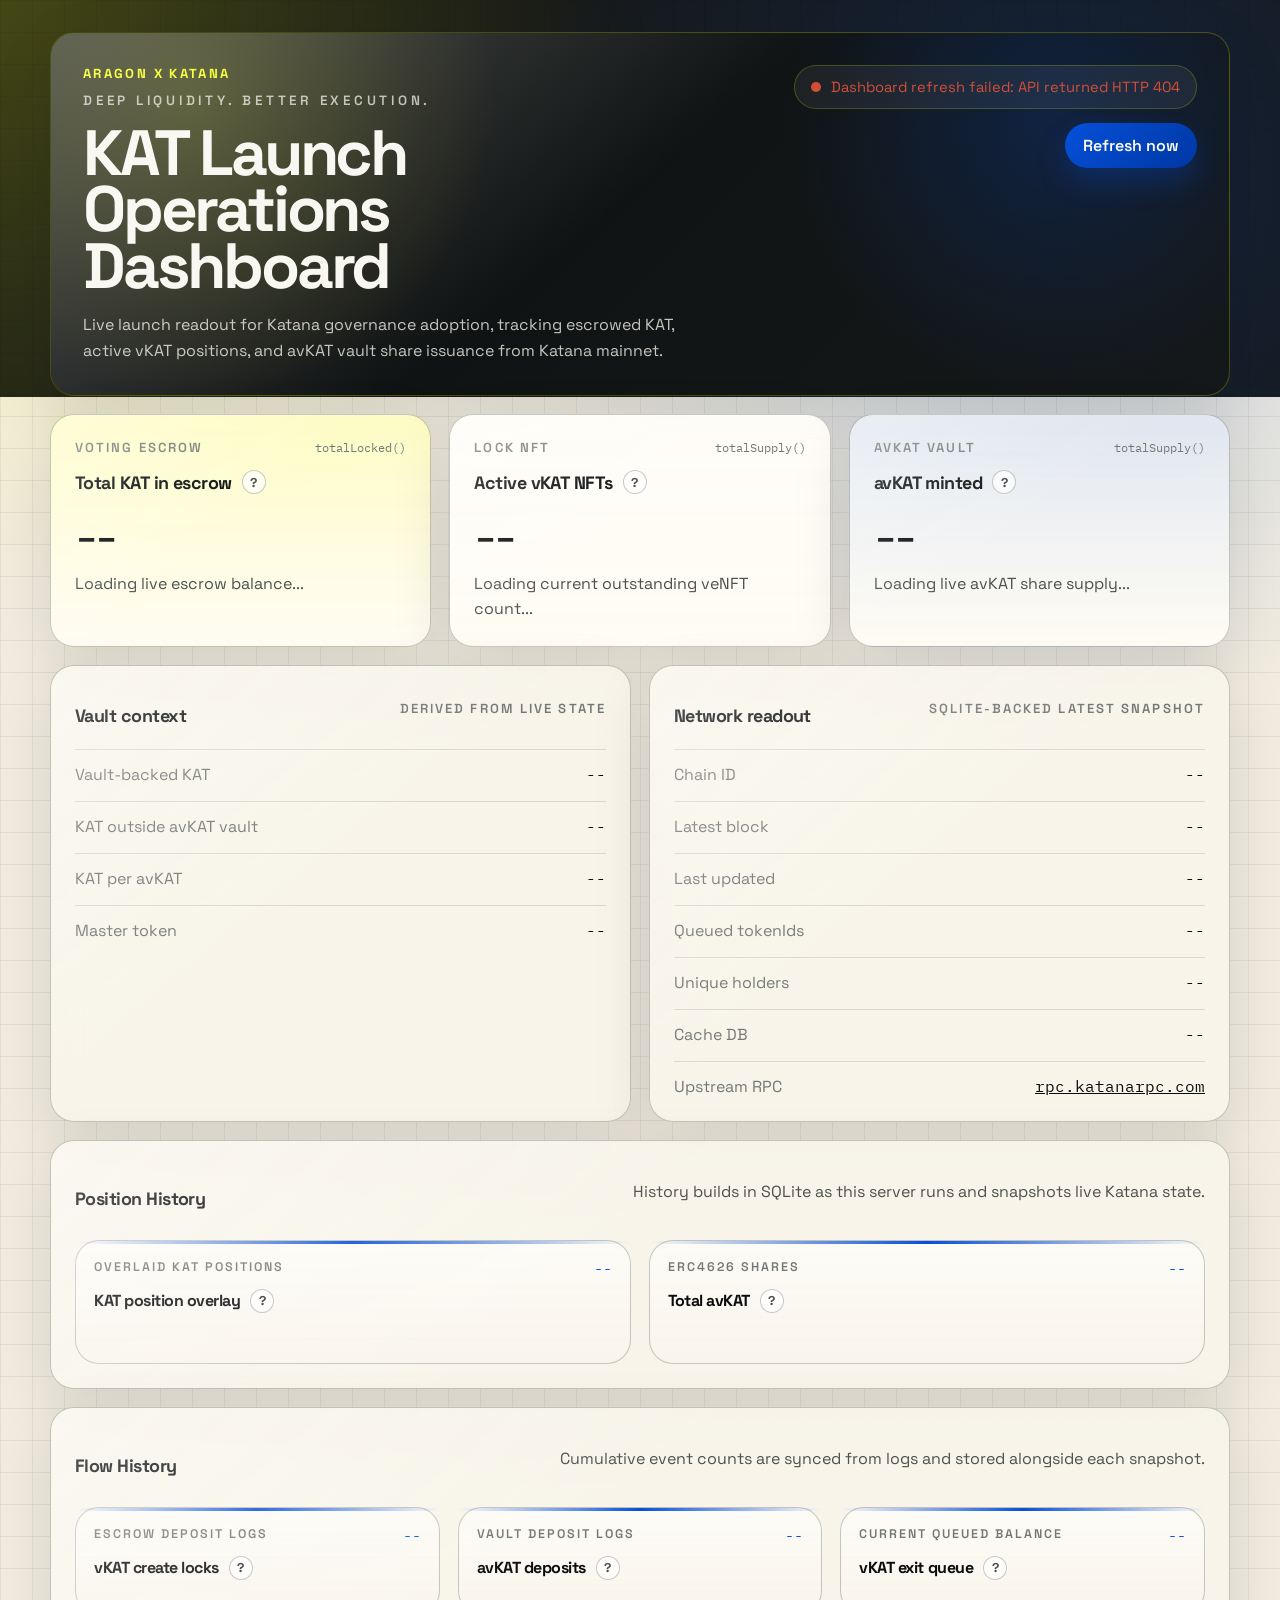
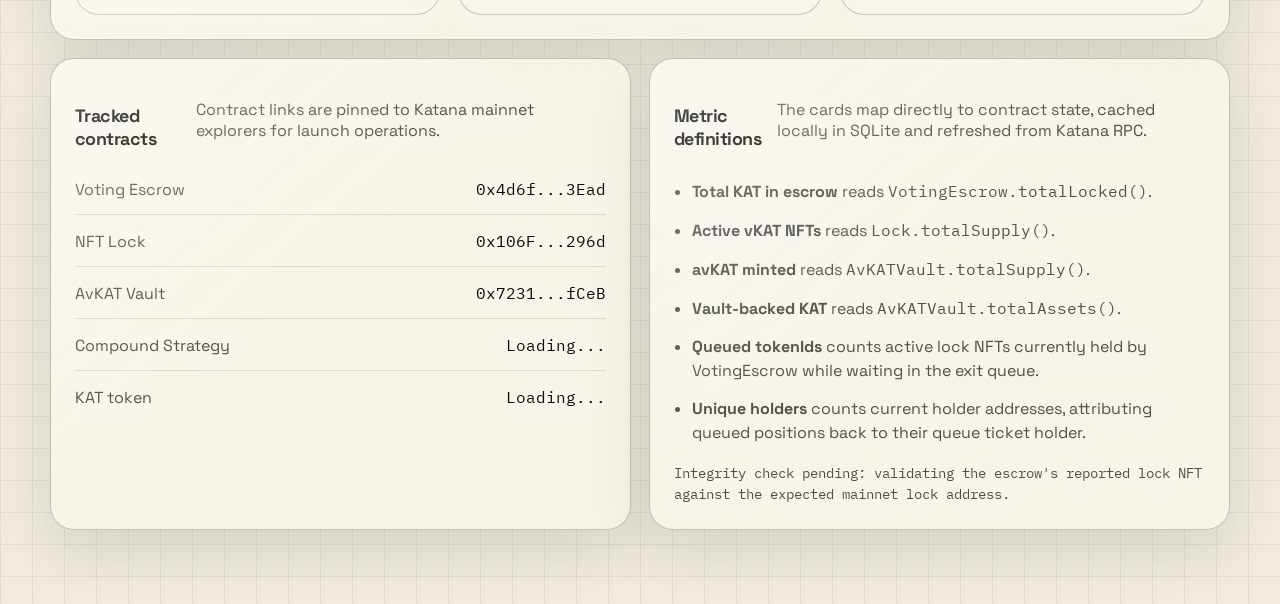
==== index.html @ 53f50e7d "works" ====
<!DOCTYPE html>
<html lang="en">
  <head>
    <meta charset="UTF-8" />
    <meta name="viewport" content="width=device-width, initial-scale=1.0" />
    <title>Katana KAT Launch Dashboard</title>
    <link rel="preconnect" href="https://fonts.googleapis.com" />
    <link rel="preconnect" href="https://fonts.gstatic.com" crossorigin />
    <link
      href="https://fonts.googleapis.com/css2?family=IBM+Plex+Mono:wght@400;500&family=Space+Grotesk:wght@400;500;700&display=swap"
      rel="stylesheet"
    />
    <link rel="stylesheet" href="./styles.css" />
  </head>
  <body>
    <div class="page-shell">
      <header class="hero panel">
        <div class="hero-copy">
          <p class="eyebrow">Aragon x Katana</p>
          <p class="hero-banner">Deep Liquidity. Better Execution.</p>
          <h1>KAT Launch Operations Dashboard</h1>
          <p class="hero-text">
            Live launch readout for Katana governance adoption, tracking escrowed KAT,
            active vKAT positions, and avKAT vault share issuance from Katana mainnet.
          </p>
        </div>

        <div class="hero-actions">
          <div class="status-pill" id="statusPill" aria-live="polite">
            <span class="status-dot"></span>
            <span id="statusText">Connecting to Katana RPC...</span>
          </div>
          <button class="refresh-button" id="refreshButton" type="button">Refresh now</button>
        </div>
      </header>

      <section class="warning panel" id="serveWarning" hidden>
        <h2>Run the local dashboard server</h2>
        <p>
          This dashboard now reads from a local SQLite-backed API. Start the bundled server instead
          of opening <code>file://</code> directly.
        </p>
        <pre><code>cd /home/jordan/Documents/dev/crypto/aragon/katana-dash
python3 server.py --port 8787</code></pre>
      </section>

      <section class="metrics-grid">
        <article class="metric-card panel panel-amber">
          <div class="metric-meta">
            <span class="metric-kicker">Voting Escrow</span>
            <span class="metric-method">totalLocked()</span>
          </div>
          <div class="metric-title-row">
            <h2>Total KAT in escrow</h2>
            <button
              class="tooltip-trigger"
              type="button"
              data-tooltip="Reads VotingEscrow.totalLocked() to show the total amount of KAT currently locked across all vKAT positions."
              aria-label="Explain total KAT in escrow"
            >
              ?
            </button>
          </div>
          <p class="metric-value" id="totalLockedValue">--</p>
          <p class="metric-detail" id="totalLockedDetail">Loading live escrow balance...</p>
        </article>

        <article class="metric-card panel panel-cream">
          <div class="metric-meta">
            <span class="metric-kicker">Lock NFT</span>
            <span class="metric-method">totalSupply()</span>
          </div>
          <div class="metric-title-row">
            <h2>Active vKAT NFTs</h2>
            <button
              class="tooltip-trigger"
              type="button"
              data-tooltip="Reads Lock.totalSupply() to count outstanding veNFT positions that currently exist on Katana."
              aria-label="Explain active vKAT NFTs"
            >
              ?
            </button>
          </div>
          <p class="metric-value" id="activeNftsValue">--</p>
          <p class="metric-detail" id="activeNftsDetail">Loading current outstanding veNFT count...</p>
        </article>

        <article class="metric-card panel panel-rust">
          <div class="metric-meta">
            <span class="metric-kicker">AvKAT Vault</span>
            <span class="metric-method">totalSupply()</span>
          </div>
          <div class="metric-title-row">
            <h2>avKAT minted</h2>
            <button
              class="tooltip-trigger"
              type="button"
              data-tooltip="Reads AvKATVault.totalSupply() to show total outstanding avKAT shares that have been minted."
              aria-label="Explain avKAT minted"
            >
              ?
            </button>
          </div>
          <p class="metric-value" id="avKatMintedValue">--</p>
          <p class="metric-detail" id="avKatMintedDetail">Loading live avKAT share supply...</p>
        </article>
      </section>

      <section class="context-grid">
        <article class="panel context-card">
          <div class="context-heading">
            <h2>Vault context</h2>
            <span class="context-note">Derived from live state</span>
          </div>
          <dl class="data-list">
            <div>
              <dt>Vault-backed KAT</dt>
              <dd id="vaultAssetsValue">--</dd>
            </div>
            <div>
              <dt>KAT outside avKAT vault</dt>
              <dd id="externalLockedValue">--</dd>
            </div>
            <div>
              <dt>KAT per avKAT</dt>
              <dd id="sharePriceValue">--</dd>
            </div>
            <div>
              <dt>Master token</dt>
              <dd id="masterTokenValue">--</dd>
            </div>
          </dl>
        </article>

        <article class="panel context-card">
          <div class="context-heading">
            <h2>Network readout</h2>
            <span class="context-note">SQLite-backed latest snapshot</span>
          </div>
          <dl class="data-list">
            <div>
              <dt>Chain ID</dt>
              <dd id="chainIdValue">--</dd>
            </div>
            <div>
              <dt>Latest block</dt>
              <dd id="blockNumberValue">--</dd>
            </div>
            <div>
              <dt>Last updated</dt>
              <dd id="lastUpdatedValue">--</dd>
            </div>
            <div>
              <dt>Queued tokenIds</dt>
              <dd id="queuedTokenIdsValue">--</dd>
            </div>
            <div>
              <dt>Unique holders</dt>
              <dd id="uniqueHolderCountValue">--</dd>
            </div>
            <div>
              <dt>Cache DB</dt>
              <dd id="dbPathValue">--</dd>
            </div>
            <div>
              <dt>Upstream RPC</dt>
              <dd><a href="https://rpc.katanarpc.com" target="_blank" rel="noreferrer">rpc.katanarpc.com</a></dd>
            </div>
          </dl>
        </article>
      </section>

      <section class="panel chart-section">
        <div class="section-heading">
          <h2>Position History</h2>
          <p>History builds in SQLite as this server runs and snapshots live Katana state.</p>
        </div>

        <div class="chart-grid chart-grid-wide">
          <article class="chart-card">
            <div class="chart-card-header">
              <div>
                <p class="chart-kicker">Overlaid KAT positions</p>
                <div class="chart-title-row">
                  <h3>KAT position overlay</h3>
                  <button
                    class="tooltip-trigger"
                    type="button"
                    data-tooltip="Compares the three KAT-denominated position series over time. Use the toggle chips to turn each line on or off."
                    aria-label="Explain KAT position overlay chart"
                  >
                    ?
                  </button>
                </div>
              </div>
              <p class="chart-current" id="katOverviewSummary">--</p>
            </div>
            <div class="chart-toggle-group" id="katOverviewLegend" aria-label="Toggle KAT series"></div>
            <div class="chart-shell" id="katOverviewChart"></div>
          </article>

          <article class="chart-card">
            <div class="chart-card-header">
              <div>
                <p class="chart-kicker">ERC4626 shares</p>
                <div class="chart-title-row">
                  <h3>Total avKAT</h3>
                  <button
                    class="tooltip-trigger"
                    type="button"
                    data-tooltip="Historical snapshots of AvKATVault.totalSupply(), showing total avKAT shares outstanding over time."
                    aria-label="Explain total avKAT chart"
                  >
                    ?
                  </button>
                </div>
              </div>
              <p class="chart-current" id="avKatSupplyChartValue">--</p>
            </div>
            <div class="chart-shell" id="avKatSupplyChart"></div>
          </article>
        </div>
      </section>

      <section class="panel chart-section">
        <div class="section-heading">
          <h2>Flow History</h2>
          <p>Cumulative event counts are synced from logs and stored alongside each snapshot.</p>
        </div>

        <div class="chart-grid">
          <article class="chart-card">
            <div class="chart-card-header">
              <div>
                <p class="chart-kicker">Escrow deposit logs</p>
                <div class="chart-title-row">
                  <h3>vKAT create locks</h3>
                  <button
                    class="tooltip-trigger"
                    type="button"
                    data-tooltip="Cumulative count of VotingEscrow Deposit events, used here as the number of create-lock actions observed on Katana."
                    aria-label="Explain vKAT create locks chart"
                  >
                    ?
                  </button>
                </div>
              </div>
              <p class="chart-current" id="vkatCreateCountChartValue">--</p>
            </div>
            <div class="chart-shell" id="vkatCreateCountChart"></div>
          </article>

          <article class="chart-card">
            <div class="chart-card-header">
              <div>
                <p class="chart-kicker">Vault deposit logs</p>
                <div class="chart-title-row">
                  <h3>avKAT deposits</h3>
                  <button
                    class="tooltip-trigger"
                    type="button"
                    data-tooltip="Cumulative count of AvKATVault Deposit events, representing ERC4626 deposit actions into the avKAT vault."
                    aria-label="Explain avKAT deposits chart"
                  >
                    ?
                  </button>
                </div>
              </div>
              <p class="chart-current" id="avkatDepositCountChartValue">--</p>
            </div>
            <div class="chart-shell" id="avkatDepositCountChart"></div>
          </article>

          <article class="chart-card">
            <div class="chart-card-header">
              <div>
                <p class="chart-kicker">Current queued balance</p>
                <div class="chart-title-row">
                  <h3>vKAT exit queue</h3>
                  <button
                    class="tooltip-trigger"
                    type="button"
                    data-tooltip="Historical snapshots of VotingEscrow.currentExitingAmount(), showing how much KAT is currently sitting in the exit queue."
                    aria-label="Explain exit queue chart"
                  >
                    ?
                  </button>
                </div>
              </div>
              <p class="chart-current" id="exitQueueChartValue">--</p>
            </div>
            <div class="chart-shell" id="exitQueueChart"></div>
          </article>
        </div>
      </section>

      <section class="contracts-grid">
        <article class="panel contracts-panel">
          <div class="section-heading">
            <h2>Tracked contracts</h2>
            <p>Contract links are pinned to Katana mainnet explorers for launch operations.</p>
          </div>
          <div class="contract-list">
            <div class="contract-row">
              <span class="contract-label">Voting Escrow</span>
              <a
                id="votingEscrowLink"
                href="https://katanascan.com/address/0x4d6fC15Ca6258b168225D283262743C623c13Ead"
                target="_blank"
                rel="noreferrer"
              >
                0x4d6f...3Ead
              </a>
            </div>
            <div class="contract-row">
              <span class="contract-label">NFT Lock</span>
              <a
                id="lockNftLink"
                href="https://katanascan.com/address/0x106F7D67Ea25Cb9eFf5064CF604ebf6259Ff296d"
                target="_blank"
                rel="noreferrer"
              >
                0x106F...296d
              </a>
            </div>
            <div class="contract-row">
              <span class="contract-label">AvKAT Vault</span>
              <a
                id="vaultLink"
                href="https://katanascan.com/address/0x7231dbaCdFc968E07656D12389AB20De82FbfCeB"
                target="_blank"
                rel="noreferrer"
              >
                0x7231...fCeB
              </a>
            </div>
            <div class="contract-row">
              <span class="contract-label">Compound Strategy</span>
              <a id="strategyLink" href="#" target="_blank" rel="noreferrer">Loading...</a>
            </div>
            <div class="contract-row">
              <span class="contract-label">KAT token</span>
              <a id="katTokenLink" href="#" target="_blank" rel="noreferrer">Loading...</a>
            </div>
          </div>
        </article>

        <article class="panel methodology-panel">
          <div class="section-heading">
            <h2>Metric definitions</h2>
            <p>The cards map directly to contract state, cached locally in SQLite and refreshed from Katana RPC.</p>
          </div>
          <ul class="methodology-list">
            <li><strong>Total KAT in escrow</strong> reads <code>VotingEscrow.totalLocked()</code>.</li>
            <li><strong>Active vKAT NFTs</strong> reads <code>Lock.totalSupply()</code>.</li>
            <li><strong>avKAT minted</strong> reads <code>AvKATVault.totalSupply()</code>.</li>
            <li><strong>Vault-backed KAT</strong> reads <code>AvKATVault.totalAssets()</code>.</li>
            <li><strong>Queued tokenIds</strong> counts active lock NFTs currently held by VotingEscrow while waiting in the exit queue.</li>
            <li><strong>Unique holders</strong> counts current holder addresses, attributing queued positions back to their queue ticket holder.</li>
          </ul>
          <p class="footnote" id="integrityNote">
            Integrity check pending: validating the escrow's reported lock NFT against the expected
            mainnet lock address.
          </p>
        </article>
      </section>
    </div>

    <script type="module" src="./app.js"></script>
  </body>
</html>
---- styles.css ----
:root {
  --bg: #f1ecdf;
  --bg-grid: rgba(8, 8, 8, 0.06);
  --panel: rgba(249, 245, 235, 0.9);
  --panel-strong: rgba(255, 252, 244, 0.96);
  --ink: #0b0d0d;
  --ink-soft: #4d504d;
  --ink-faint: #747875;
  --line: rgba(11, 13, 13, 0.12);
  --line-strong: rgba(11, 13, 13, 0.22);
  --katana-yellow: #f6ff09;
  --katana-blue: #0550db;
  --katana-blue-soft: rgba(5, 80, 219, 0.12);
  --katana-yellow-soft: rgba(246, 255, 9, 0.18);
  --success: #1c8e62;
  --danger: #d14f39;
  --shadow: 0 20px 60px rgba(9, 15, 24, 0.12);
  --radius: 24px;
}

* {
  box-sizing: border-box;
}

html {
  min-height: 100%;
  background:
    radial-gradient(circle at top left, rgba(246, 255, 9, 0.2), transparent 24%),
    radial-gradient(circle at 82% 8%, rgba(5, 80, 219, 0.18), transparent 24%),
    linear-gradient(180deg, #171918 0%, #171918 18%, var(--bg) 18%, var(--bg) 100%);
}

body {
  margin: 0;
  min-height: 100vh;
  color: var(--ink);
  font-family: "Space Grotesk", "Avenir Next", "Segoe UI", sans-serif;
  background:
    linear-gradient(90deg, var(--bg-grid) 1px, transparent 1px),
    linear-gradient(var(--bg-grid) 1px, transparent 1px);
  background-size: 32px 32px;
}

a {
  color: inherit;
}

code,
pre,
.metric-method,
.contract-row a,
.data-list dd,
.footnote {
  font-family: "IBM Plex Mono", "SFMono-Regular", monospace;
}

.page-shell {
  width: min(1180px, calc(100vw - 32px));
  margin: 0 auto;
  padding: 32px 0 56px;
}

.panel {
  position: relative;
  overflow: hidden;
  border: 1px solid var(--line-strong);
  border-radius: var(--radius);
  background: var(--panel);
  box-shadow: var(--shadow);
  backdrop-filter: blur(14px);
}

.panel::after {
  content: "";
  position: absolute;
  inset: 0;
  pointer-events: none;
  background: linear-gradient(140deg, rgba(255, 255, 255, 0.3), transparent 48%);
}

.hero {
  display: flex;
  gap: 24px;
  justify-content: space-between;
  padding: 32px;
  margin-bottom: 18px;
  color: #f8f6ef;
  border-color: rgba(246, 255, 9, 0.24);
  background:
    radial-gradient(circle at 12% 18%, rgba(246, 255, 9, 0.18), transparent 28%),
    radial-gradient(circle at 85% 24%, rgba(5, 80, 219, 0.22), transparent 26%),
    linear-gradient(135deg, #090b0b 0%, #121515 60%, #15181a 100%);
  animation: rise 0.55s ease-out both;
}

.hero-copy {
  max-width: 760px;
}

.eyebrow {
  margin: 0 0 10px;
  color: var(--katana-yellow);
  font-size: 0.82rem;
  font-weight: 700;
  letter-spacing: 0.18em;
  text-transform: uppercase;
}

.hero-banner {
  margin: 0 0 16px;
  color: rgba(248, 246, 239, 0.72);
  font-size: 0.84rem;
  font-weight: 600;
  letter-spacing: 0.28em;
  text-transform: uppercase;
}

.hero h1 {
  margin: 0;
  font-size: clamp(2.4rem, 5vw, 4.8rem);
  line-height: 0.88;
  letter-spacing: -0.05em;
  max-width: 10ch;
}

.hero-text {
  margin: 18px 0 0;
  max-width: 62ch;
  color: rgba(248, 246, 239, 0.78);
  font-size: 1rem;
  line-height: 1.6;
}

.hero-actions {
  display: flex;
  flex-direction: column;
  align-items: flex-end;
  gap: 14px;
  min-width: 240px;
}

.status-pill {
  display: inline-flex;
  align-items: center;
  gap: 10px;
  max-width: 100%;
  padding: 12px 16px;
  border: 1px solid rgba(246, 255, 9, 0.2);
  border-radius: 999px;
  color: rgba(248, 246, 239, 0.8);
  background: rgba(255, 255, 255, 0.06);
  font-size: 0.92rem;
}

.status-pill[data-state="ok"] {
  color: var(--success);
}

.status-pill[data-state="error"] {
  color: var(--danger);
}

.status-dot {
  width: 10px;
  height: 10px;
  border-radius: 999px;
  background: currentColor;
  box-shadow: 0 0 0 0 rgba(47, 124, 82, 0.34);
  animation: pulse 1.9s infinite;
}

.refresh-button {
  cursor: pointer;
  border: none;
  border-radius: 999px;
  padding: 12px 18px;
  color: #fbfbf3;
  background: linear-gradient(135deg, var(--katana-blue), #0037a3);
  font: inherit;
  font-weight: 600;
  box-shadow: 0 14px 28px rgba(5, 80, 219, 0.28);
  transition:
    transform 0.2s ease,
    opacity 0.2s ease;
}

.refresh-button:hover:not(:disabled) {
  transform: translateY(-1px);
}

.refresh-button:disabled {
  opacity: 0.62;
  cursor: wait;
}

.warning {
  margin-bottom: 18px;
  padding: 20px 22px;
  border-color: rgba(5, 80, 219, 0.24);
  background:
    linear-gradient(180deg, rgba(5, 80, 219, 0.08), rgba(255, 252, 244, 0.92)),
    var(--panel-strong);
}

.warning h2 {
  margin: 0 0 10px;
  font-size: 1rem;
}

.warning p,
.warning pre {
  margin: 0;
  color: var(--ink-soft);
  line-height: 1.5;
}

.warning pre {
  margin-top: 12px;
  padding: 12px 14px;
  border-radius: 18px;
  background: rgba(33, 24, 16, 0.07);
  overflow: auto;
}

.metrics-grid,
.context-grid,
.contracts-grid,
.chart-grid {
  display: grid;
  gap: 18px;
}

.metrics-grid {
  grid-template-columns: repeat(3, minmax(0, 1fr));
  margin-bottom: 18px;
}

.context-grid,
.contracts-grid {
  grid-template-columns: repeat(2, minmax(0, 1fr));
  margin-bottom: 18px;
}

.chart-grid {
  grid-template-columns: repeat(3, minmax(0, 1fr));
}

.chart-grid-wide {
  grid-template-columns: repeat(2, minmax(0, 1fr));
}

.metric-card,
.context-card,
.contracts-panel,
.methodology-panel,
.chart-section {
  padding: 24px;
  animation: rise 0.55s ease-out both;
}

.metrics-grid > :nth-child(2) {
  animation-delay: 0.08s;
}

.metrics-grid > :nth-child(3) {
  animation-delay: 0.16s;
}

.panel-amber {
  background:
    linear-gradient(180deg, rgba(246, 255, 9, 0.2), rgba(255, 252, 244, 0.94)),
    var(--panel-strong);
}

.panel-cream {
  background:
    linear-gradient(180deg, rgba(255, 255, 255, 0.3), rgba(255, 252, 244, 0.94)),
    var(--panel-strong);
}

.panel-rust {
  background:
    linear-gradient(180deg, rgba(5, 80, 219, 0.12), rgba(255, 252, 244, 0.94)),
    var(--panel-strong);
}

.metric-meta,
.section-heading,
.context-heading {
  display: flex;
  align-items: center;
  justify-content: space-between;
  gap: 16px;
}

.metric-kicker,
.context-note {
  color: var(--ink-faint);
  font-size: 0.82rem;
  font-weight: 600;
  letter-spacing: 0.16em;
  text-transform: uppercase;
}

.metric-method {
  color: var(--ink-faint);
  font-size: 0.75rem;
}

.metric-card h2,
.section-heading h2,
.context-heading h2 {
  margin: 14px 0 0;
  font-size: 1.12rem;
  letter-spacing: -0.03em;
}

.metric-title-row,
.chart-title-row {
  display: flex;
  align-items: center;
  gap: 10px;
  margin-top: 14px;
}

.metric-title-row h2,
.chart-title-row h3 {
  margin: 0;
}

.tooltip-trigger {
  position: relative;
  z-index: 3;
  flex: 0 0 auto;
  width: 24px;
  height: 24px;
  display: inline-flex;
  align-items: center;
  justify-content: center;
  padding: 0;
  border: 1px solid var(--line-strong);
  border-radius: 999px;
  background: rgba(255, 255, 255, 0.74);
  color: var(--ink-soft);
  font: inherit;
  font-size: 0.8rem;
  font-weight: 700;
  cursor: help;
  transition:
    color 0.16s ease,
    border-color 0.16s ease,
    background 0.16s ease,
    transform 0.16s ease;
}

.tooltip-trigger:hover,
.tooltip-trigger:focus,
.tooltip-trigger:focus-visible {
  color: #f8f6ef;
  border-color: rgba(246, 255, 9, 0.3);
  background: #0d1114;
  transform: translateY(-1px);
}

.tooltip-trigger::before,
.tooltip-trigger::after {
  position: absolute;
  left: 50%;
  opacity: 0;
  pointer-events: none;
  transition:
    opacity 0.16s ease,
    transform 0.16s ease;
}

.tooltip-trigger::before {
  content: "";
  top: calc(100% + 2px);
  transform: translate(-50%, -4px);
  border: 7px solid transparent;
  border-bottom: none;
  border-top-color: #0d1114;
}

.tooltip-trigger::after {
  content: attr(data-tooltip);
  top: calc(100% + 10px);
  width: min(260px, 62vw);
  transform: translate(-50%, -6px);
  padding: 10px 12px;
  border: 1px solid rgba(246, 255, 9, 0.32);
  border-radius: 14px;
  color: #f5f4ed;
  background: #0d1114;
  box-shadow: 0 18px 42px rgba(9, 15, 24, 0.28);
  font-family: "IBM Plex Mono", "SFMono-Regular", monospace;
  font-size: 0.74rem;
  font-weight: 400;
  line-height: 1.55;
  text-align: left;
  white-space: normal;
}

.tooltip-trigger:hover::before,
.tooltip-trigger:hover::after,
.tooltip-trigger:focus::before,
.tooltip-trigger:focus::after,
.tooltip-trigger:focus-visible::before,
.tooltip-trigger:focus-visible::after {
  opacity: 1;
  transform: translate(-50%, 0);
}

.tooltip-trigger:focus {
  outline: 2px solid var(--katana-blue);
  outline-offset: 2px;
}

.tooltip-trigger:focus-visible {
  outline: 2px solid var(--katana-blue);
  outline-offset: 2px;
}

.tooltip-trigger:focus:not(:focus-visible) {
  outline: none;
}

.section-heading p,
.metric-detail,
.methodology-panel p,
.footnote {
  color: var(--ink-soft);
}

.metric-value {
  margin: 18px 0 12px;
  font-size: clamp(2rem, 4vw, 3.6rem);
  line-height: 0.94;
  letter-spacing: -0.06em;
}

.metric-detail {
  margin: 0;
  min-height: 3em;
  line-height: 1.55;
}

.data-list {
  display: grid;
  gap: 16px;
  margin: 22px 0 0;
}

.data-list div {
  display: flex;
  justify-content: space-between;
  gap: 16px;
  padding-top: 14px;
  border-top: 1px solid var(--line);
}

.data-list dt {
  color: var(--ink-faint);
}

.data-list dd {
  margin: 0;
  text-align: right;
}

.contract-list {
  display: grid;
  gap: 16px;
  margin-top: 22px;
}

.chart-section {
  margin-bottom: 18px;
}

.chart-grid {
  margin-top: 22px;
}

.chart-card {
  --chart-accent: var(--katana-blue);
  position: relative;
  display: flex;
  flex-direction: column;
  padding: 18px;
  border: 1px solid var(--line-strong);
  border-radius: 24px;
  background:
    linear-gradient(180deg, rgba(255, 255, 255, 0.58), rgba(249, 245, 235, 0.92));
}

.chart-card::before {
  content: "";
  position: absolute;
  inset: 0 0 auto;
  height: 3px;
  background: linear-gradient(90deg, rgba(11, 13, 13, 0), var(--chart-accent), rgba(11, 13, 13, 0));
}

.chart-card-header {
  display: flex;
  align-items: flex-start;
  justify-content: space-between;
  gap: 16px;
  margin-bottom: 16px;
}

.chart-kicker {
  margin: 0 0 6px;
  color: var(--ink-faint);
  font-size: 0.78rem;
  font-weight: 600;
  letter-spacing: 0.16em;
  text-transform: uppercase;
}

.chart-card h3 {
  margin: 0;
  font-size: 1rem;
  letter-spacing: -0.03em;
}

.chart-current {
  margin: 0;
  color: var(--chart-accent);
  font-family: "IBM Plex Mono", "SFMono-Regular", monospace;
  font-size: 0.92rem;
  text-align: right;
}

.chart-shell {
  flex: 1 1 auto;
  min-height: 0;
}

.chart-toggle-group {
  display: flex;
  flex-wrap: wrap;
  gap: 10px;
  margin: 0 0 16px;
}

.chart-toggle {
  display: inline-flex;
  align-items: center;
  gap: 10px;
  padding: 10px 14px;
  border: 1px solid rgba(11, 13, 13, 0.12);
  border-radius: 999px;
  background: rgba(255, 255, 255, 0.58);
  color: var(--ink-soft);
  font: inherit;
  font-size: 0.86rem;
  font-weight: 600;
  cursor: pointer;
  transition:
    transform 0.16s ease,
    border-color 0.16s ease,
    color 0.16s ease,
    background 0.16s ease;
}

.chart-toggle:hover,
.chart-toggle:focus,
.chart-toggle:focus-visible {
  transform: translateY(-1px);
  border-color: color-mix(in srgb, var(--toggle-color) 30%, rgba(11, 13, 13, 0.16));
  color: var(--ink);
}

.chart-toggle.is-active {
  border-color: color-mix(in srgb, var(--toggle-color) 35%, rgba(11, 13, 13, 0.16));
  background: color-mix(in srgb, var(--toggle-color) 12%, rgba(255, 255, 255, 0.66));
  color: var(--ink);
}

.chart-toggle:focus-visible {
  outline: 2px solid rgba(5, 80, 219, 0.6);
  outline-offset: 2px;
}

.chart-toggle-swatch,
.chart-tooltip-series-dot {
  width: 10px;
  height: 10px;
  border-radius: 999px;
  flex: 0 0 auto;
  background: var(--toggle-color);
}

.chart-interactive {
  position: relative;
  aspect-ratio: 560 / 180;
  overflow: hidden;
  border: 1px solid rgba(11, 13, 13, 0.08);
  border-radius: 18px;
  background:
    radial-gradient(circle at 82% 16%, rgba(246, 255, 9, 0.12), transparent 26%),
    linear-gradient(180deg, rgba(5, 80, 219, 0.05), rgba(11, 13, 13, 0.02));
  cursor: crosshair;
  touch-action: pan-y;
}

.chart-interactive:focus,
.chart-interactive:focus-visible {
  outline: 2px solid rgba(5, 80, 219, 0.7);
  outline-offset: 2px;
}

.chart-hover-line,
.chart-hover-dot,
.chart-hover-tooltip,
.chart-hover-series {
  position: absolute;
  z-index: 2;
  pointer-events: none;
}

.chart-hover-line,
.chart-hover-dot,
.chart-hover-tooltip {
  opacity: 0;
  transition: opacity 0.12s ease;
}

.chart-interactive.is-active .chart-hover-line,
.chart-interactive.is-active .chart-hover-dot,
.chart-interactive.is-active .chart-hover-tooltip {
  opacity: 1;
}

.chart-hover-line {
  top: 0;
  bottom: 0;
  width: 1px;
  background: rgba(11, 13, 13, 0.18);
  transform: translateX(-0.5px);
}

.chart-hover-series {
  inset: 0;
}

.chart-hover-dot {
  width: 10px;
  height: 10px;
  border: 2px solid #f8f3e6;
  border-radius: 999px;
  transform: translate(-50%, -50%);
  box-shadow: 0 6px 16px rgba(9, 15, 24, 0.2);
}

.chart-hover-tooltip {
  top: 0;
  left: 0;
  min-width: 132px;
  max-width: 180px;
  padding: 10px 12px;
  border: 1px solid rgba(246, 255, 9, 0.24);
  border-radius: 14px;
  background: rgba(11, 13, 13, 0.94);
  color: #f5f4ed;
  box-shadow: 0 18px 40px rgba(9, 15, 24, 0.28);
}

.chart-hover-tooltip-wide {
  min-width: 220px;
  max-width: 320px;
}

.chart-tooltip-label,
.chart-tooltip-value {
  margin: 0;
  font-family: "IBM Plex Mono", "SFMono-Regular", monospace;
  line-height: 1.45;
}

.chart-tooltip-label {
  color: rgba(245, 244, 237, 0.68);
  font-size: 0.72rem;
}

.chart-tooltip-value {
  margin-top: 4px;
  font-size: 0.82rem;
  font-weight: 500;
}

.chart-tooltip-list {
  display: grid;
  gap: 8px;
  margin-top: 8px;
  font-family: "IBM Plex Mono", "SFMono-Regular", monospace;
  font-size: 0.78rem;
}

.chart-tooltip-row {
  display: flex;
  justify-content: space-between;
  gap: 16px;
}

.chart-tooltip-series {
  display: inline-flex;
  align-items: center;
  gap: 8px;
  color: rgba(245, 244, 237, 0.9);
}

.chart-svg {
  display: block;
  width: 100%;
  height: 100%;
}

.chart-grid-line {
  stroke: rgba(11, 13, 13, 0.1);
  stroke-width: 1;
}

.chart-area {
  opacity: 0.16;
}

.chart-line {
  fill: none;
  stroke-width: 3;
  stroke-linecap: round;
  stroke-linejoin: round;
}

.chart-endpoint {
  stroke: #fff9f1;
  stroke-width: 2;
}

.chart-footer {
  display: flex;
  justify-content: space-between;
  gap: 16px;
  margin-top: 10px;
  color: var(--ink-faint);
  font-family: "IBM Plex Mono", "SFMono-Regular", monospace;
  font-size: 0.78rem;
}

.chart-empty {
  display: flex;
  align-items: center;
  justify-content: center;
  min-height: 180px;
  padding: 18px;
  border: 1px dashed rgba(11, 13, 13, 0.18);
  border-radius: 20px;
  color: var(--ink-faint);
  font-size: 0.92rem;
  text-align: center;
  line-height: 1.5;
  background: rgba(255, 255, 255, 0.46);
}

.contract-row {
  display: flex;
  flex-wrap: wrap;
  align-items: center;
  justify-content: space-between;
  gap: 10px 18px;
  padding-bottom: 14px;
  border-bottom: 1px solid var(--line);
}

.contract-row:last-child {
  padding-bottom: 0;
  border-bottom: none;
}

.contract-label {
  color: var(--ink-soft);
}

.contract-row a {
  text-decoration: none;
}

.contract-row a:hover {
  text-decoration: underline;
}

.methodology-list {
  display: grid;
  gap: 14px;
  margin: 22px 0 18px;
  padding-left: 18px;
  color: var(--ink-soft);
  line-height: 1.5;
}

.footnote {
  margin: 0;
  font-size: 0.88rem;
  line-height: 1.5;
}

.is-live {
  animation: flash 0.65s ease;
}

@keyframes rise {
  from {
    opacity: 0;
    transform: translateY(14px);
  }

  to {
    opacity: 1;
    transform: translateY(0);
  }
}

@keyframes pulse {
  0% {
    box-shadow: 0 0 0 0 rgba(47, 124, 82, 0.35);
  }

  70% {
    box-shadow: 0 0 0 10px rgba(47, 124, 82, 0);
  }

  100% {
    box-shadow: 0 0 0 0 rgba(47, 124, 82, 0);
  }
}

@keyframes flash {
  0% {
    background-color: rgba(213, 141, 42, 0.18);
  }

  100% {
    background-color: transparent;
  }
}

@media (max-width: 980px) {
  .metrics-grid,
  .context-grid,
  .contracts-grid,
  .chart-grid,
  .chart-grid-wide {
    grid-template-columns: 1fr;
  }

  .hero {
    flex-direction: column;
  }

  .hero-actions {
    align-items: flex-start;
    min-width: 0;
  }
}

@media (max-width: 640px) {
  .page-shell {
    width: min(100vw - 20px, 1180px);
    padding-top: 18px;
    padding-bottom: 28px;
  }

  .hero,
  .metric-card,
  .context-card,
  .contracts-panel,
  .methodology-panel,
  .chart-section,
  .warning {
    padding: 20px;
    border-radius: 22px;
  }

  .metric-value {
    font-size: 2.2rem;
  }

  .data-list div,
  .contract-row,
  .metric-meta,
  .section-heading,
  .context-heading,
  .chart-card-header,
  .metric-title-row,
  .chart-title-row {
    flex-direction: column;
    align-items: flex-start;
  }

  .data-list dd {
    text-align: left;
  }

  .chart-current {
    text-align: left;
  }

  .tooltip-trigger::after {
    left: 0;
    transform: translate(0, -6px);
  }

  .tooltip-trigger::before {
    left: 12px;
    transform: translate(0, -4px);
  }

.tooltip-trigger:hover::before,
.tooltip-trigger:hover::after,
.tooltip-trigger:focus::before,
.tooltip-trigger:focus::after,
.tooltip-trigger:focus-visible::before,
.tooltip-trigger:focus-visible::after {
  transform: translate(0, 0);
}
}
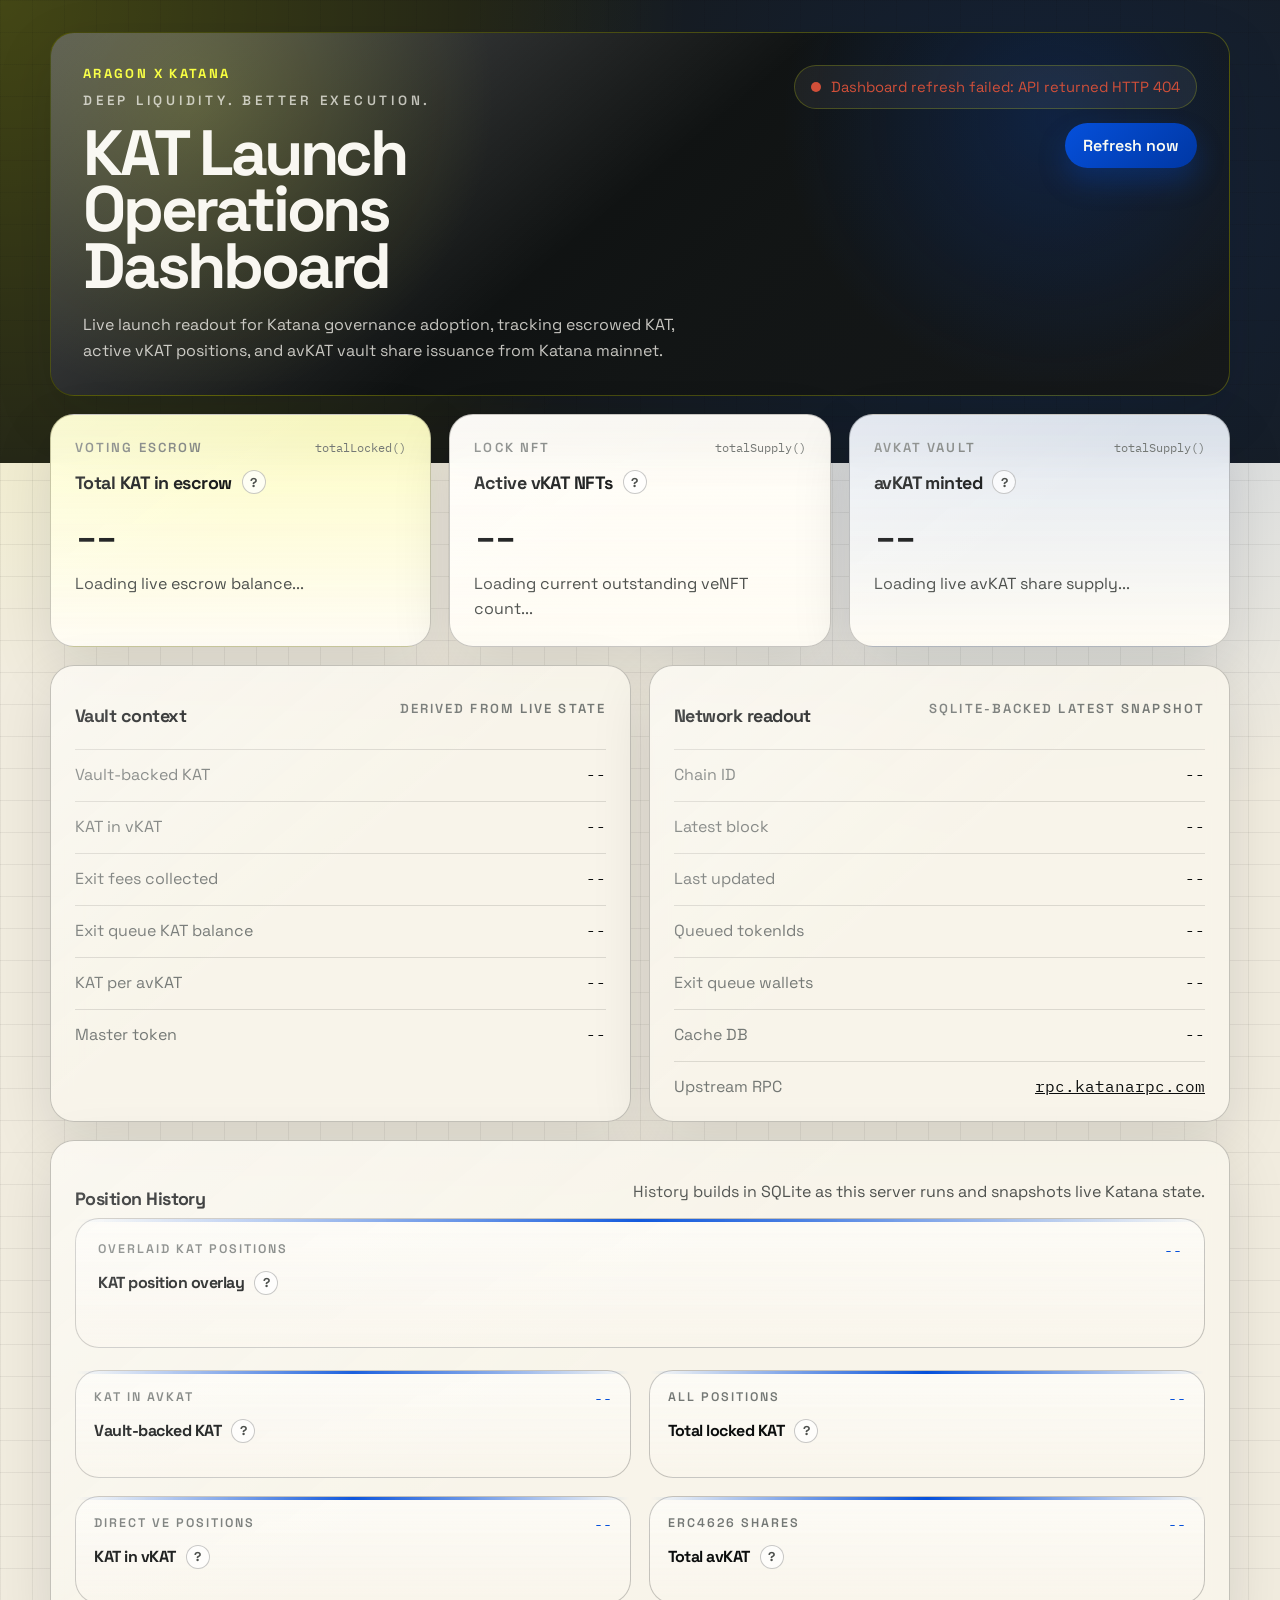
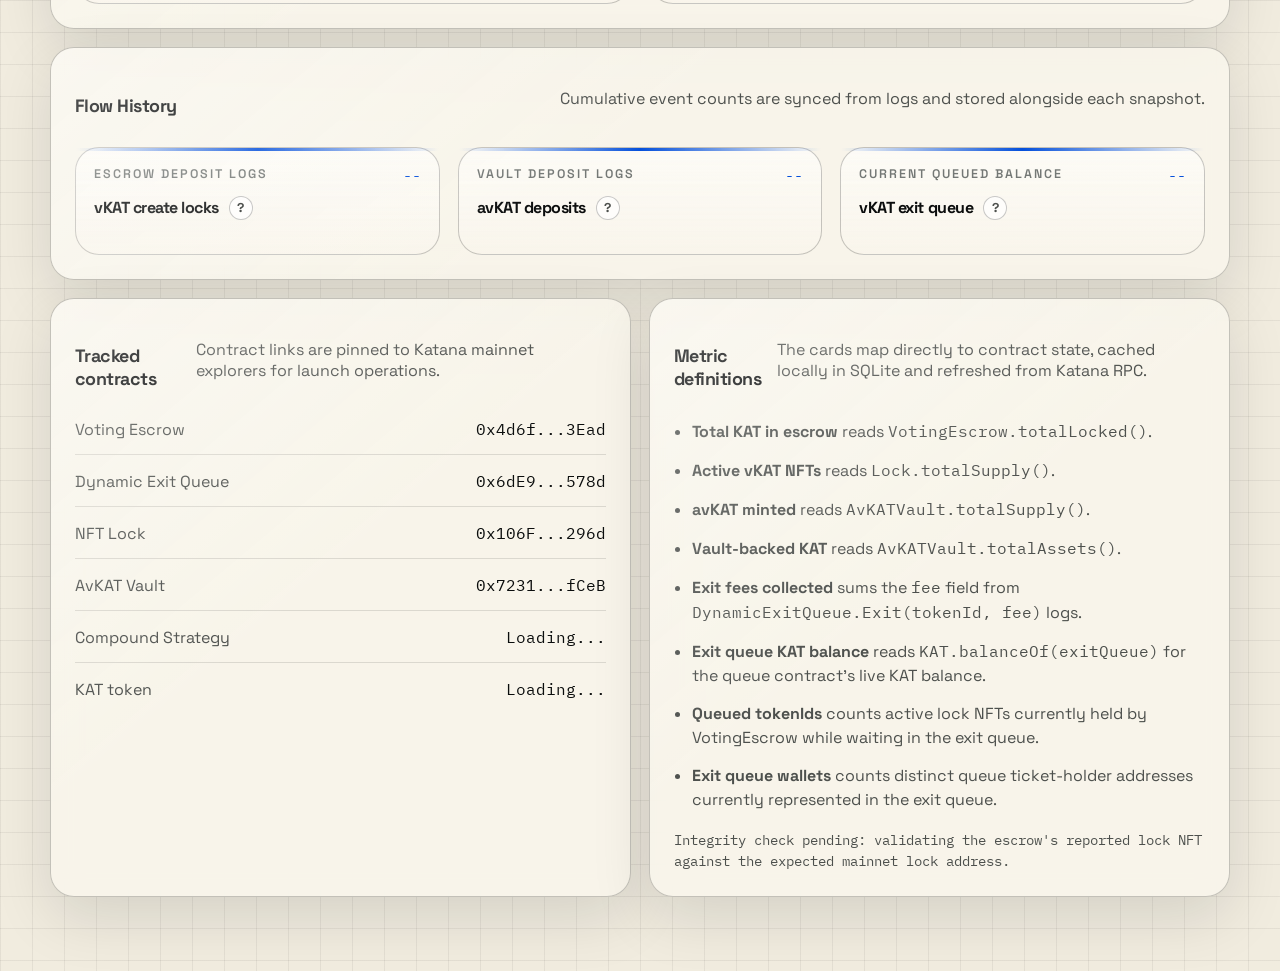
==== commit 6e93e61a: "refined" ====
--- a/index.html
+++ b/index.html
@@ -118,8 +118,16 @@
               <dd id="vaultAssetsValue">--</dd>
             </div>
             <div>
-              <dt>KAT outside avKAT vault</dt>
+              <dt>KAT in vKAT</dt>
               <dd id="externalLockedValue">--</dd>
+            </div>
+            <div>
+              <dt>Exit fees collected</dt>
+              <dd id="exitFeesCollectedValue">--</dd>
+            </div>
+            <div>
+              <dt>Exit queue KAT balance</dt>
+              <dd id="exitQueueFeeBalanceValue">--</dd>
             </div>
             <div>
               <dt>KAT per avKAT</dt>
@@ -155,7 +163,7 @@
               <dd id="queuedTokenIdsValue">--</dd>
             </div>
             <div>
-              <dt>Unique holders</dt>
+              <dt>Exit queue wallets</dt>
               <dd id="uniqueHolderCountValue">--</dd>
             </div>
             <div>
@@ -176,27 +184,90 @@
           <p>History builds in SQLite as this server runs and snapshots live Katana state.</p>
         </div>
 
+        <article class="chart-card chart-card-hero">
+          <div class="chart-card-header">
+            <div>
+              <p class="chart-kicker">Overlaid KAT positions</p>
+              <div class="chart-title-row">
+                <h3>KAT position overlay</h3>
+                <button
+                  class="tooltip-trigger"
+                  type="button"
+                  data-tooltip="Compares the three KAT-denominated position series over time. Use the toggle chips to turn each line on or off."
+                  aria-label="Explain KAT position overlay chart"
+                >
+                  ?
+                </button>
+              </div>
+            </div>
+            <p class="chart-current" id="katOverviewSummary">--</p>
+          </div>
+          <div class="chart-toggle-group" id="katOverviewLegend" aria-label="Toggle KAT series"></div>
+          <div class="chart-shell" id="katOverviewChart"></div>
+        </article>
+
         <div class="chart-grid chart-grid-wide">
           <article class="chart-card">
             <div class="chart-card-header">
               <div>
-                <p class="chart-kicker">Overlaid KAT positions</p>
-                <div class="chart-title-row">
-                  <h3>KAT position overlay</h3>
-                  <button
-                    class="tooltip-trigger"
-                    type="button"
-                    data-tooltip="Compares the three KAT-denominated position series over time. Use the toggle chips to turn each line on or off."
-                    aria-label="Explain KAT position overlay chart"
-                  >
-                    ?
-                  </button>
-                </div>
-              </div>
-              <p class="chart-current" id="katOverviewSummary">--</p>
-            </div>
-            <div class="chart-toggle-group" id="katOverviewLegend" aria-label="Toggle KAT series"></div>
-            <div class="chart-shell" id="katOverviewChart"></div>
+                <p class="chart-kicker">KAT in avKAT</p>
+                <div class="chart-title-row">
+                  <h3>Vault-backed KAT</h3>
+                  <button
+                    class="tooltip-trigger"
+                    type="button"
+                    data-tooltip="Historical snapshots of AvKATVault.totalAssets(), representing the KAT currently backing avKAT shares."
+                    aria-label="Explain vault-backed KAT chart"
+                  >
+                    ?
+                  </button>
+                </div>
+              </div>
+              <p class="chart-current" id="vaultAssetsChartValue">--</p>
+            </div>
+            <div class="chart-shell" id="vaultAssetsChart"></div>
+          </article>
+
+          <article class="chart-card">
+            <div class="chart-card-header">
+              <div>
+                <p class="chart-kicker">All positions</p>
+                <div class="chart-title-row">
+                  <h3>Total locked KAT</h3>
+                  <button
+                    class="tooltip-trigger"
+                    type="button"
+                    data-tooltip="Historical snapshots of VotingEscrow.totalLocked(), including avKAT’s master token and all other escrowed KAT."
+                    aria-label="Explain total locked KAT chart"
+                  >
+                    ?
+                  </button>
+                </div>
+              </div>
+              <p class="chart-current" id="totalLockedChartValue">--</p>
+            </div>
+            <div class="chart-shell" id="totalLockedChart"></div>
+          </article>
+
+          <article class="chart-card">
+            <div class="chart-card-header">
+              <div>
+                <p class="chart-kicker">Direct ve positions</p>
+                <div class="chart-title-row">
+                  <h3>KAT in vKAT</h3>
+                  <button
+                    class="tooltip-trigger"
+                    type="button"
+                    data-tooltip="Historical snapshots of total locked KAT minus the KAT backing avKAT, isolating direct vKAT positions."
+                    aria-label="Explain KAT in vKAT chart"
+                  >
+                    ?
+                  </button>
+                </div>
+              </div>
+              <p class="chart-current" id="externalLockedChartValue">--</p>
+            </div>
+            <div class="chart-shell" id="externalLockedChart"></div>
           </article>
 
           <article class="chart-card">
@@ -313,6 +384,16 @@
               </a>
             </div>
             <div class="contract-row">
+              <span class="contract-label">Dynamic Exit Queue</span>
+              <a
+                href="https://katanascan.com/address/0x6dE9cAAb658C744aD337Ca5d92D084c97ffF578d"
+                target="_blank"
+                rel="noreferrer"
+              >
+                0x6dE9...578d
+              </a>
+            </div>
+            <div class="contract-row">
               <span class="contract-label">NFT Lock</span>
               <a
                 id="lockNftLink"
@@ -355,8 +436,10 @@
             <li><strong>Active vKAT NFTs</strong> reads <code>Lock.totalSupply()</code>.</li>
             <li><strong>avKAT minted</strong> reads <code>AvKATVault.totalSupply()</code>.</li>
             <li><strong>Vault-backed KAT</strong> reads <code>AvKATVault.totalAssets()</code>.</li>
+            <li><strong>Exit fees collected</strong> sums the <code>fee</code> field from <code>DynamicExitQueue.Exit(tokenId, fee)</code> logs.</li>
+            <li><strong>Exit queue KAT balance</strong> reads <code>KAT.balanceOf(exitQueue)</code> for the queue contract’s live KAT balance.</li>
             <li><strong>Queued tokenIds</strong> counts active lock NFTs currently held by VotingEscrow while waiting in the exit queue.</li>
-            <li><strong>Unique holders</strong> counts current holder addresses, attributing queued positions back to their queue ticket holder.</li>
+            <li><strong>Exit queue wallets</strong> counts distinct queue ticket-holder addresses currently represented in the exit queue.</li>
           </ul>
           <p class="footnote" id="integrityNote">
             Integrity check pending: validating the escrow's reported lock NFT against the expected
--- a/styles.css
+++ b/styles.css
@@ -502,6 +502,15 @@
   background: linear-gradient(90deg, rgba(11, 13, 13, 0), var(--chart-accent), rgba(11, 13, 13, 0));
 }
 
+.chart-card-hero {
+  margin-bottom: 18px;
+  padding: 22px 22px 20px;
+}
+
+.chart-card-hero .chart-interactive {
+  aspect-ratio: 16 / 5;
+}
+
 .chart-card-header {
   display: flex;
   align-items: flex-start;
